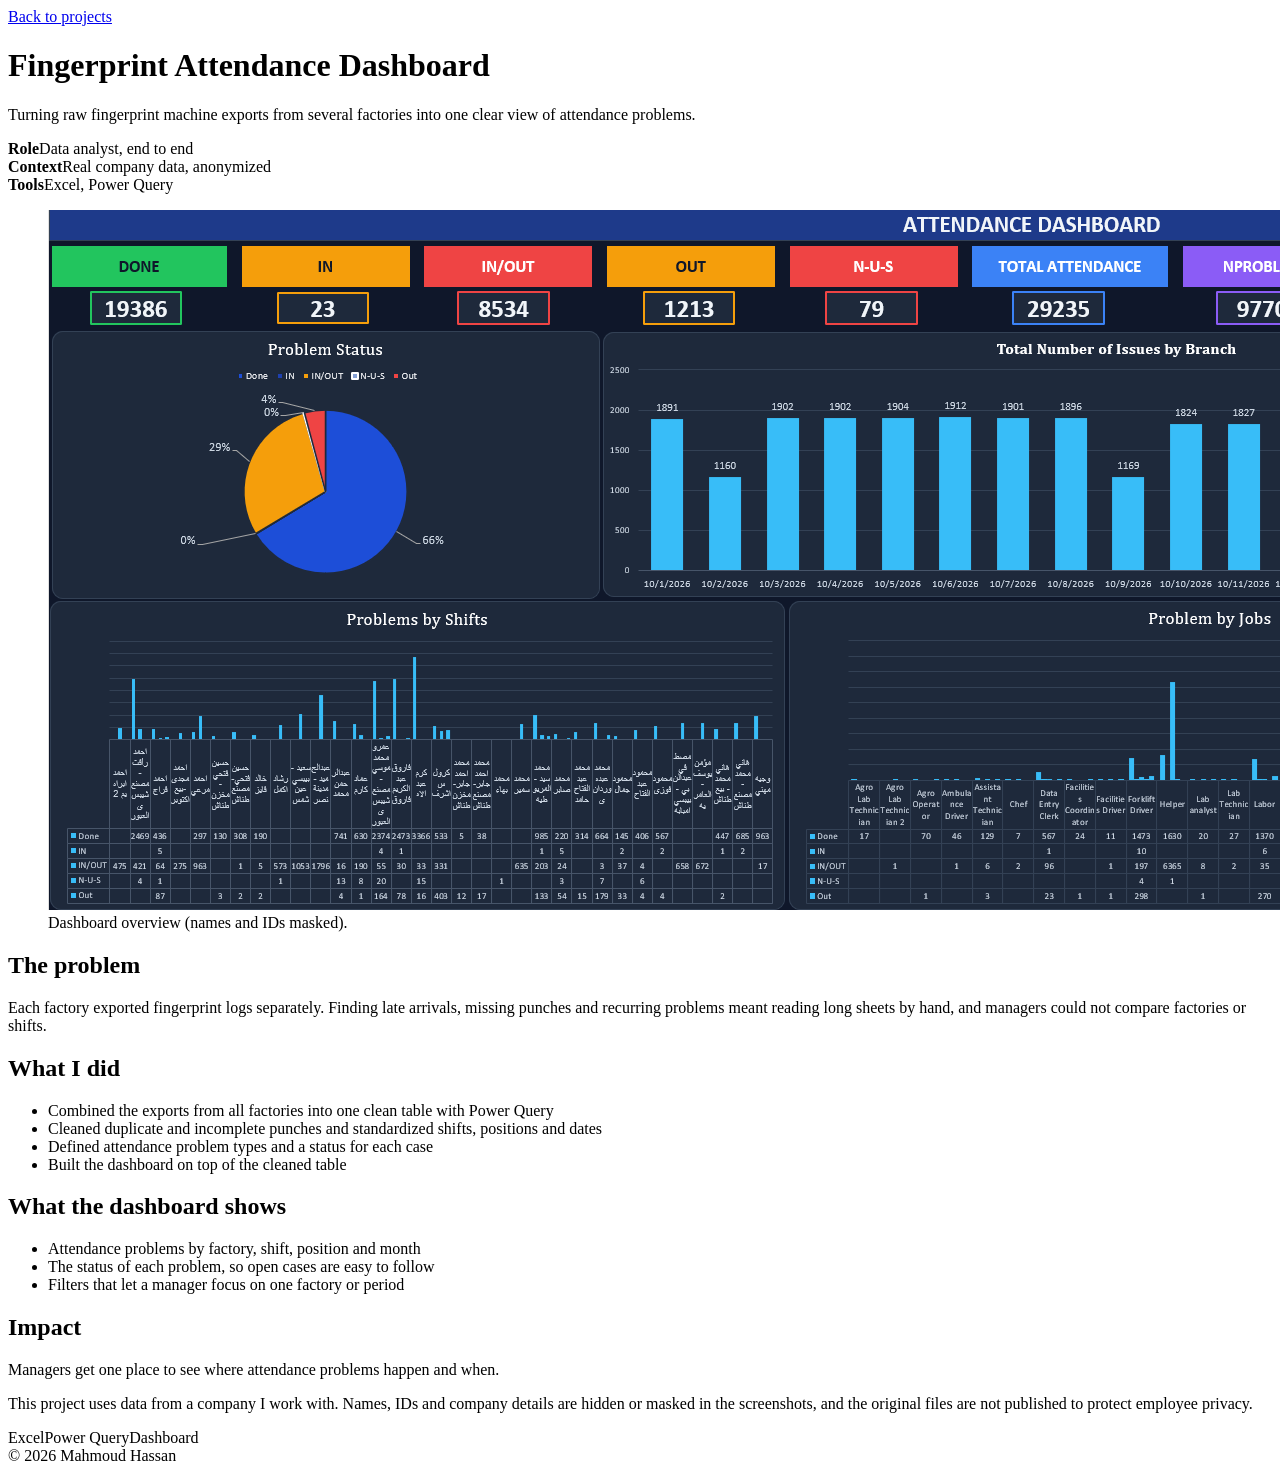
==== projects/attendance.html @ 14440558 "Add files via upload" ====
<!DOCTYPE html>
<html lang="en"><head><meta charset="UTF-8"><meta name="viewport" content="width=device-width, initial-scale=1.0">
<title>Fingerprint Attendance Dashboard | Mahmoud Hassan</title>
<link href="https://fonts.googleapis.com/css2?family=Sora:wght@600;800&family=Source+Sans+3:wght@400;600&display=swap" rel="stylesheet">
<link rel="stylesheet" href="case.css"></head><body>
<div class="top"><div class="wrap"><a href="../index.html#projects">Back to projects</a></div></div>
<main class="wrap">
<header class="hero"><h1>Fingerprint Attendance Dashboard</h1><p>Turning raw fingerprint machine exports from several factories into one clear view of attendance problems.</p></header>
<div class="meta">
<div><b>Role</b>Data analyst, end to end</div>
<div><b>Context</b>Real company data, anonymized</div>
<div><b>Tools</b>Excel, Power Query</div>
</div>
<figure class="shot"><img src="../Attendance%20Dashboard.png" alt="Fingerprint Attendance Dashboard screenshot"><figcaption>Dashboard overview (names and IDs masked).</figcaption></figure>
<section><h2>The problem</h2><p>Each factory exported fingerprint logs separately. Finding late arrivals, missing punches and recurring problems meant reading long sheets by hand, and managers could not compare factories or shifts.</p></section>
<section><h2>What I did</h2><ul><li>Combined the exports from all factories into one clean table with Power Query</li><li>Cleaned duplicate and incomplete punches and standardized shifts, positions and dates</li><li>Defined attendance problem types and a status for each case</li><li>Built the dashboard on top of the cleaned table</li></ul></section>
<section><h2>What the dashboard shows</h2><ul><li>Attendance problems by factory, shift, position and month</li><li>The status of each problem, so open cases are easy to follow</li><li>Filters that let a manager focus on one factory or period</li></ul></section>
<section><h2>Impact</h2><p>Managers get one place to see where attendance problems happen and when. <!-- EDIT: add a real result, for example hours saved per month or how decisions changed. --></p></section>
<p class="note">This project uses data from a company I work with. Names, IDs and company details are hidden or masked in the screenshots, and the original files are not published to protect employee privacy.</p>
<div class="chips"><span>Excel</span><span>Power Query</span><span>Dashboard</span></div>
</main>
<footer>© 2026 Mahmoud Hassan</footer>
</body></html>
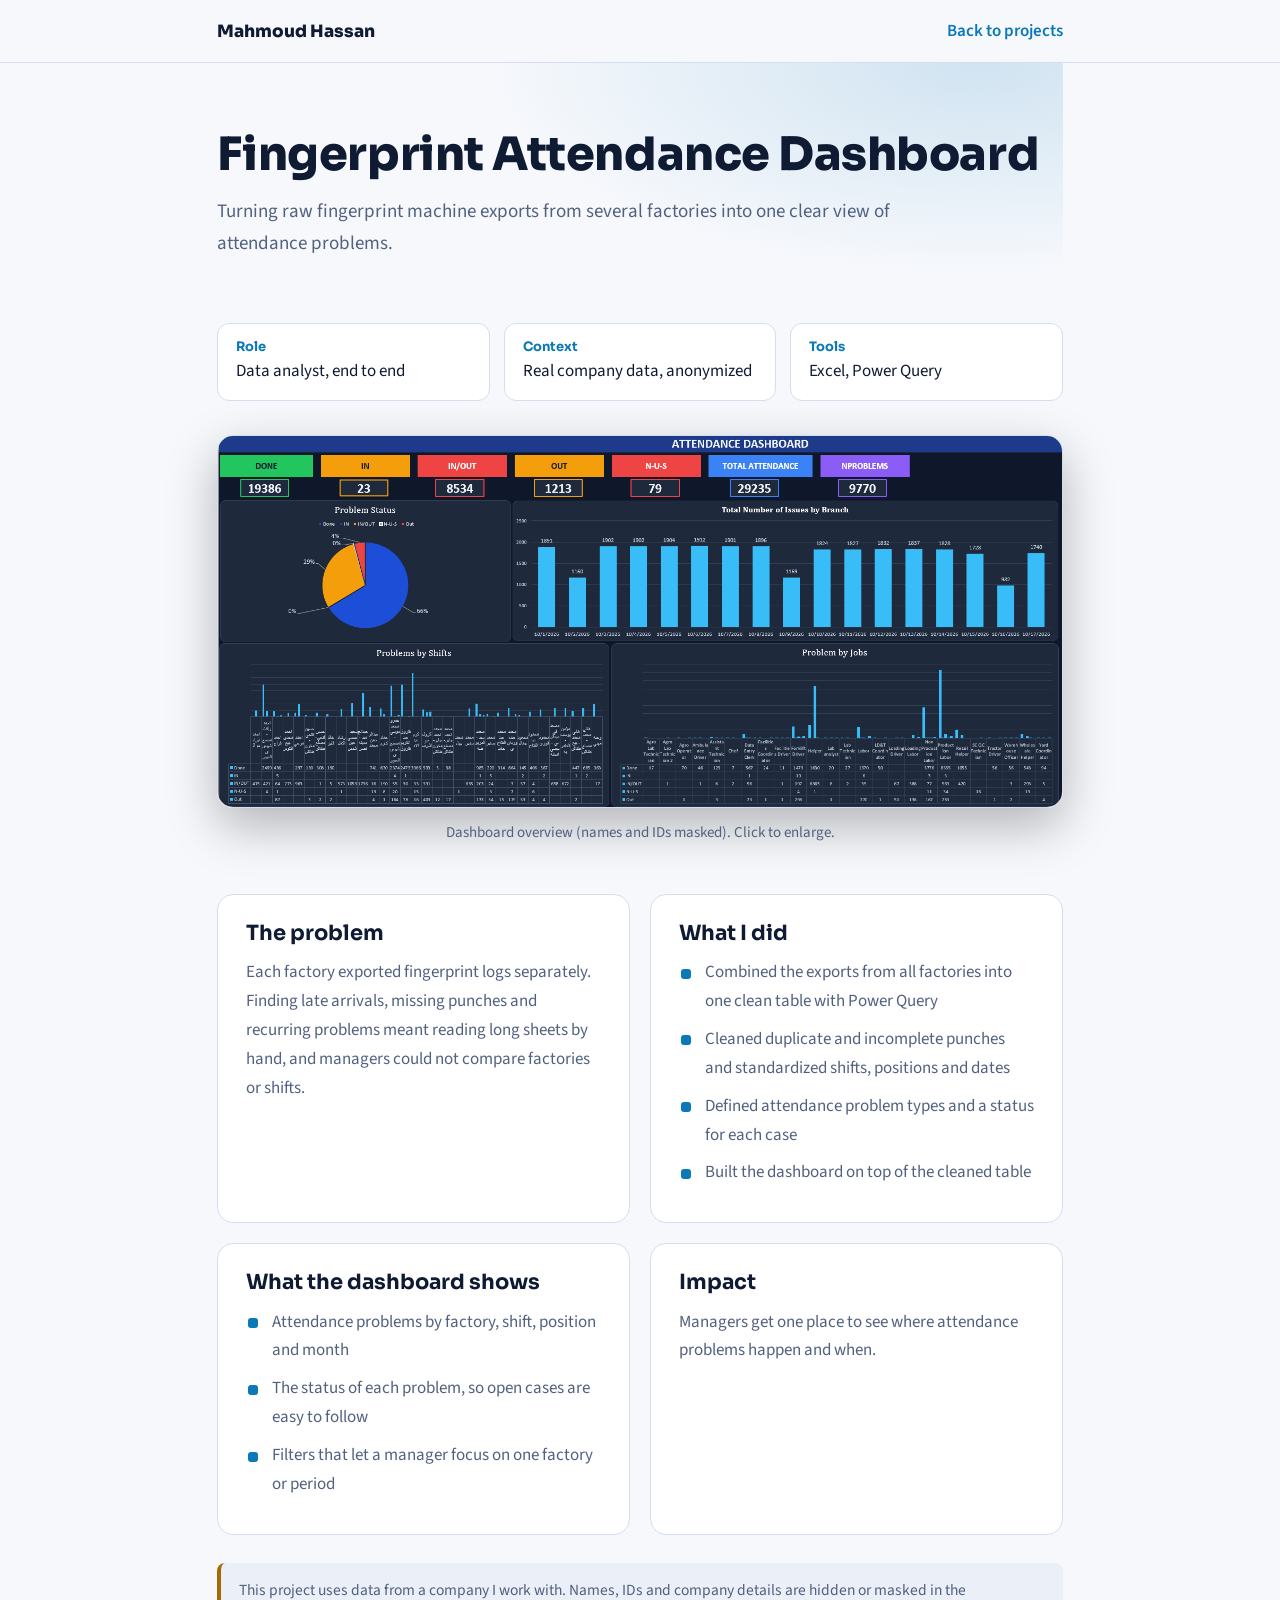
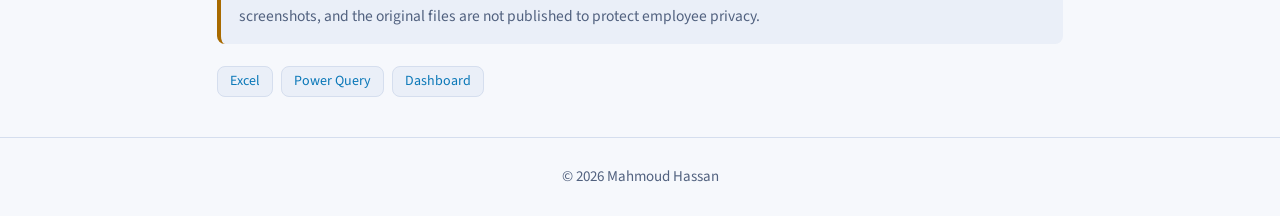
==== commit 54bed0c3: "Add files via upload" ====
--- a/projects/attendance.html
+++ b/projects/attendance.html
@@ -2,8 +2,44 @@
 <html lang="en"><head><meta charset="UTF-8"><meta name="viewport" content="width=device-width, initial-scale=1.0">
 <title>Fingerprint Attendance Dashboard | Mahmoud Hassan</title>
 <link href="https://fonts.googleapis.com/css2?family=Sora:wght@600;800&family=Source+Sans+3:wght@400;600&display=swap" rel="stylesheet">
-<link rel="stylesheet" href="case.css"></head><body>
-<div class="top"><div class="wrap"><a href="../index.html#projects">Back to projects</a></div></div>
+<style>
+:root{--bg:#0a1020;--bg2:#0f1830;--card:#121d38;--line:#22304f;--text:#eef2f9;--muted:#9fb0cc;--accent:#38bdf8;--accent2:#f5b544;--head:'Sora','Segoe UI',Arial,sans-serif;--body:'Source Sans 3','Segoe UI',Arial,sans-serif}
+@media (prefers-color-scheme:light){:root{--bg:#f6f8fc;--bg2:#eaeff8;--card:#fff;--line:#d5deee;--text:#0f1a33;--muted:#51617f;--accent:#0b78b8;--accent2:#a86a00}}
+*{margin:0;padding:0;box-sizing:border-box}
+body{font-family:var(--body);font-size:17px;background:var(--bg);color:var(--text);line-height:1.7}
+a{color:var(--accent)}
+:focus-visible{outline:3px solid var(--accent);outline-offset:3px;border-radius:6px}
+.wrap{max-width:1000px;margin:0 auto;padding:0 6%}
+h1,h2,h3{font-family:var(--head);line-height:1.2}
+.top{position:sticky;top:0;z-index:5;background:color-mix(in srgb,var(--bg) 92%,transparent);backdrop-filter:blur(10px);border-bottom:1px solid var(--line)}
+.top .wrap{display:flex;justify-content:space-between;align-items:center;height:62px}
+.top a{text-decoration:none;font-weight:600}
+.top .who{font:800 17px var(--head);color:var(--text)}
+header.hero{padding:64px 0 24px;background:radial-gradient(700px 300px at 90% 0%,color-mix(in srgb,var(--accent) 16%,transparent),transparent 70%)}
+header.hero h1{font-size:clamp(30px,5vw,46px);font-weight:800;letter-spacing:-.01em;margin-bottom:14px}
+header.hero p{color:var(--muted);font-size:19px;max-width:700px}
+.meta{display:grid;grid-template-columns:repeat(auto-fit,minmax(200px,1fr));gap:14px;margin:28px 0 34px}
+.meta div{background:var(--card);border:1px solid var(--line);border-radius:12px;padding:14px 18px}
+.meta b{display:block;font:700 13px var(--head);color:var(--accent);margin-bottom:2px}
+.shot{margin:0 0 48px}
+.shot a{display:block;border-radius:16px;overflow:hidden;border:1px solid var(--line);box-shadow:0 18px 50px rgba(0,0,0,.28)}
+.shot img{width:100%;display:block}
+.shot figcaption{color:var(--muted);font-size:15px;margin-top:12px;text-align:center}
+.grid{display:grid;grid-template-columns:1fr 1fr;gap:20px;margin-bottom:20px}
+section{background:var(--card);border:1px solid var(--line);border-radius:16px;padding:26px 28px}
+.full{margin-bottom:20px}
+h2{font-size:21px;margin-bottom:12px}
+p{color:var(--muted);margin-bottom:10px}
+ul{list-style:none;color:var(--muted)}
+li{position:relative;padding-left:26px;margin-bottom:9px}
+li::before{content:"";position:absolute;left:2px;top:.62em;width:10px;height:10px;border-radius:3px;background:var(--accent)}
+.note{border-left:4px solid var(--accent2);background:var(--bg2);border-radius:8px;padding:14px 18px;color:var(--muted);font-size:15.5px;margin:28px 0 22px}
+.chips{display:flex;flex-wrap:wrap;gap:8px;margin-bottom:10px}
+.chips span{background:var(--bg2);border:1px solid var(--line);color:var(--accent);border-radius:8px;padding:3px 12px;font-size:14px}
+footer{border-top:1px solid var(--line);padding:26px 0;text-align:center;color:var(--muted);font-size:15px;margin-top:40px}
+@media(max-width:760px){.grid{grid-template-columns:1fr}}
+</style></head><body>
+<div class="top"><div class="wrap"><span class="who">Mahmoud Hassan</span><a href="../index.html#projects">Back to projects</a></div></div>
 <main class="wrap">
 <header class="hero"><h1>Fingerprint Attendance Dashboard</h1><p>Turning raw fingerprint machine exports from several factories into one clear view of attendance problems.</p></header>
 <div class="meta">
@@ -11,11 +47,11 @@
 <div><b>Context</b>Real company data, anonymized</div>
 <div><b>Tools</b>Excel, Power Query</div>
 </div>
-<figure class="shot"><img src="../Attendance%20Dashboard.png" alt="Fingerprint Attendance Dashboard screenshot"><figcaption>Dashboard overview (names and IDs masked).</figcaption></figure>
-<section><h2>The problem</h2><p>Each factory exported fingerprint logs separately. Finding late arrivals, missing punches and recurring problems meant reading long sheets by hand, and managers could not compare factories or shifts.</p></section>
-<section><h2>What I did</h2><ul><li>Combined the exports from all factories into one clean table with Power Query</li><li>Cleaned duplicate and incomplete punches and standardized shifts, positions and dates</li><li>Defined attendance problem types and a status for each case</li><li>Built the dashboard on top of the cleaned table</li></ul></section>
-<section><h2>What the dashboard shows</h2><ul><li>Attendance problems by factory, shift, position and month</li><li>The status of each problem, so open cases are easy to follow</li><li>Filters that let a manager focus on one factory or period</li></ul></section>
-<section><h2>Impact</h2><p>Managers get one place to see where attendance problems happen and when. <!-- EDIT: add a real result, for example hours saved per month or how decisions changed. --></p></section>
+<figure class="shot"><a href="../Attendance%20Dashboard.png" target="_blank" rel="noopener"><img src="../Attendance%20Dashboard.png" alt="Fingerprint Attendance Dashboard screenshot"></a><figcaption>Dashboard overview (names and IDs masked). Click to enlarge.</figcaption></figure>
+<div class="grid"><section><h2>The problem</h2><p>Each factory exported fingerprint logs separately. Finding late arrivals, missing punches and recurring problems meant reading long sheets by hand, and managers could not compare factories or shifts.</p></section>
+<section><h2>What I did</h2><ul><li>Combined the exports from all factories into one clean table with Power Query</li><li>Cleaned duplicate and incomplete punches and standardized shifts, positions and dates</li><li>Defined attendance problem types and a status for each case</li><li>Built the dashboard on top of the cleaned table</li></ul></section></div>
+<div class="grid"><section><h2>What the dashboard shows</h2><ul><li>Attendance problems by factory, shift, position and month</li><li>The status of each problem, so open cases are easy to follow</li><li>Filters that let a manager focus on one factory or period</li></ul></section>
+<section><h2>Impact</h2><p>Managers get one place to see where attendance problems happen and when. <!-- EDIT: add a real result, for example hours saved per month or how decisions changed. --></p></section></div>
 <p class="note">This project uses data from a company I work with. Names, IDs and company details are hidden or masked in the screenshots, and the original files are not published to protect employee privacy.</p>
 <div class="chips"><span>Excel</span><span>Power Query</span><span>Dashboard</span></div>
 </main>
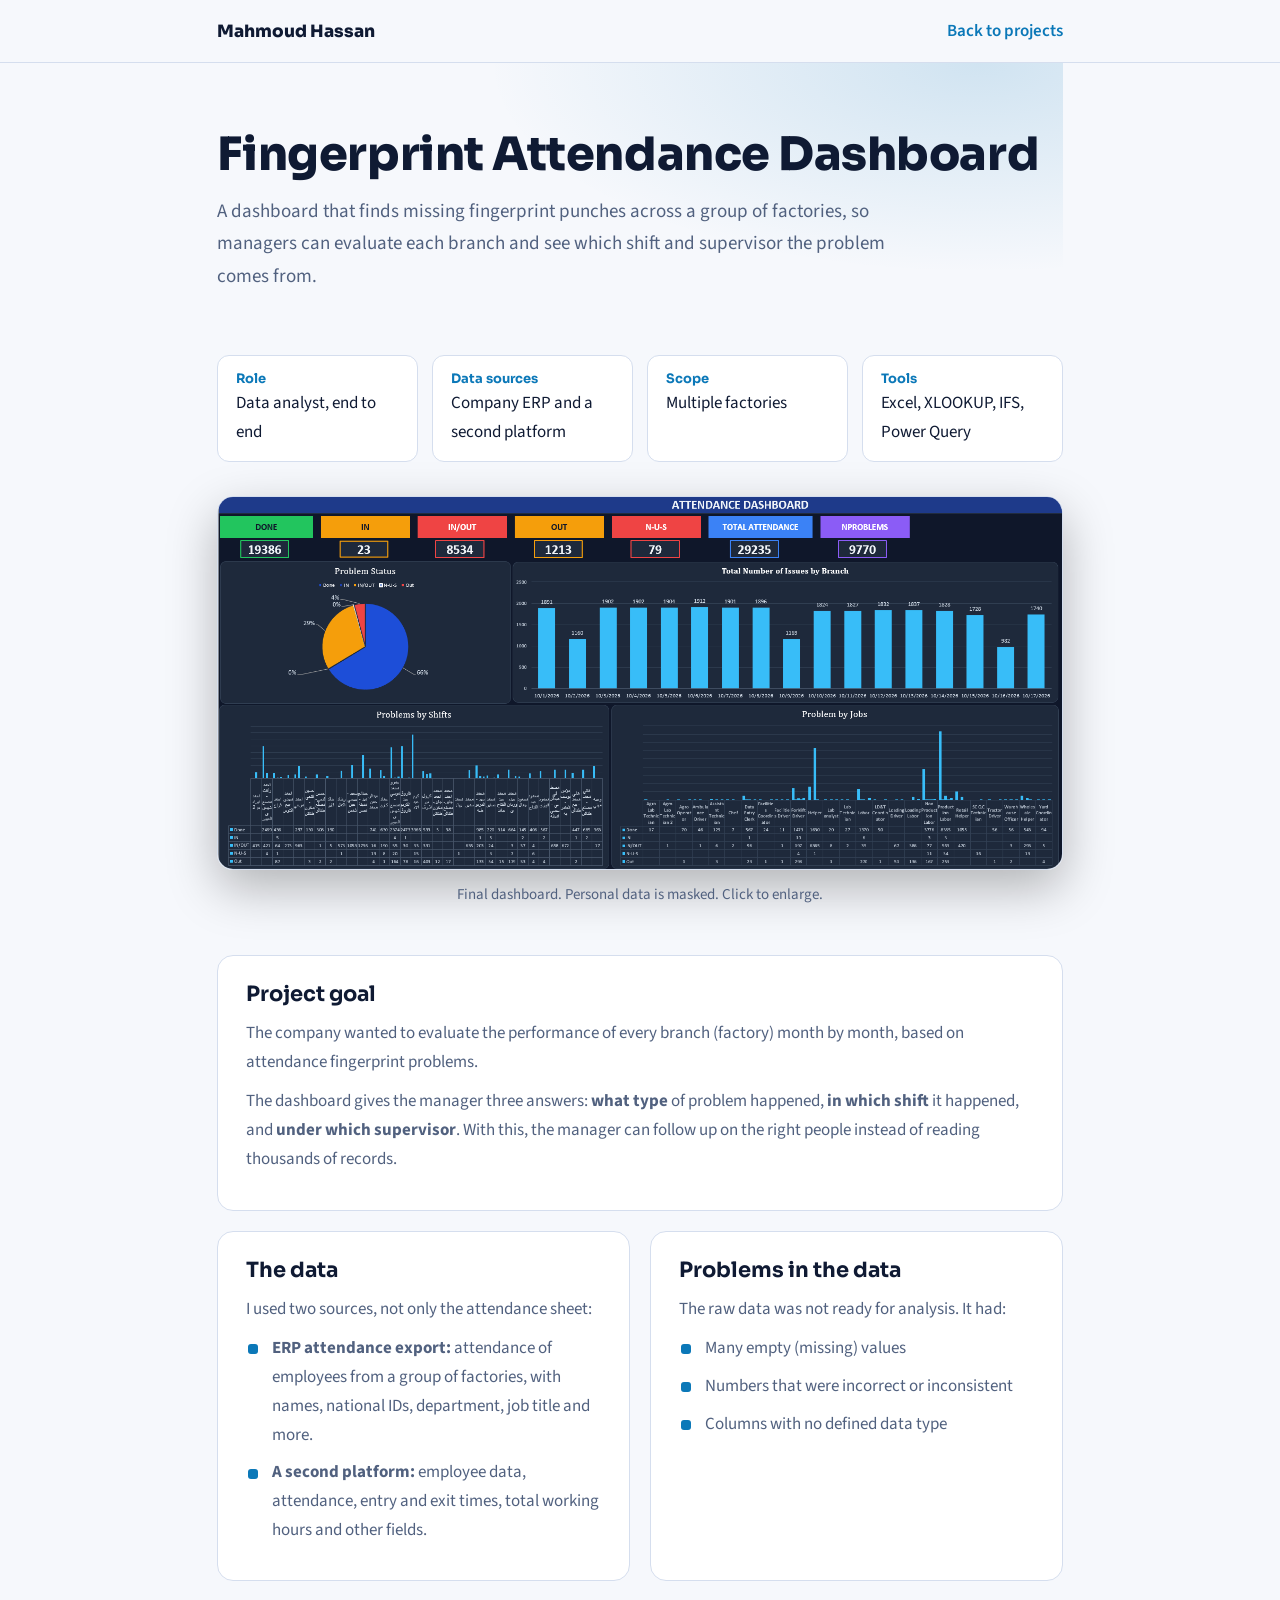
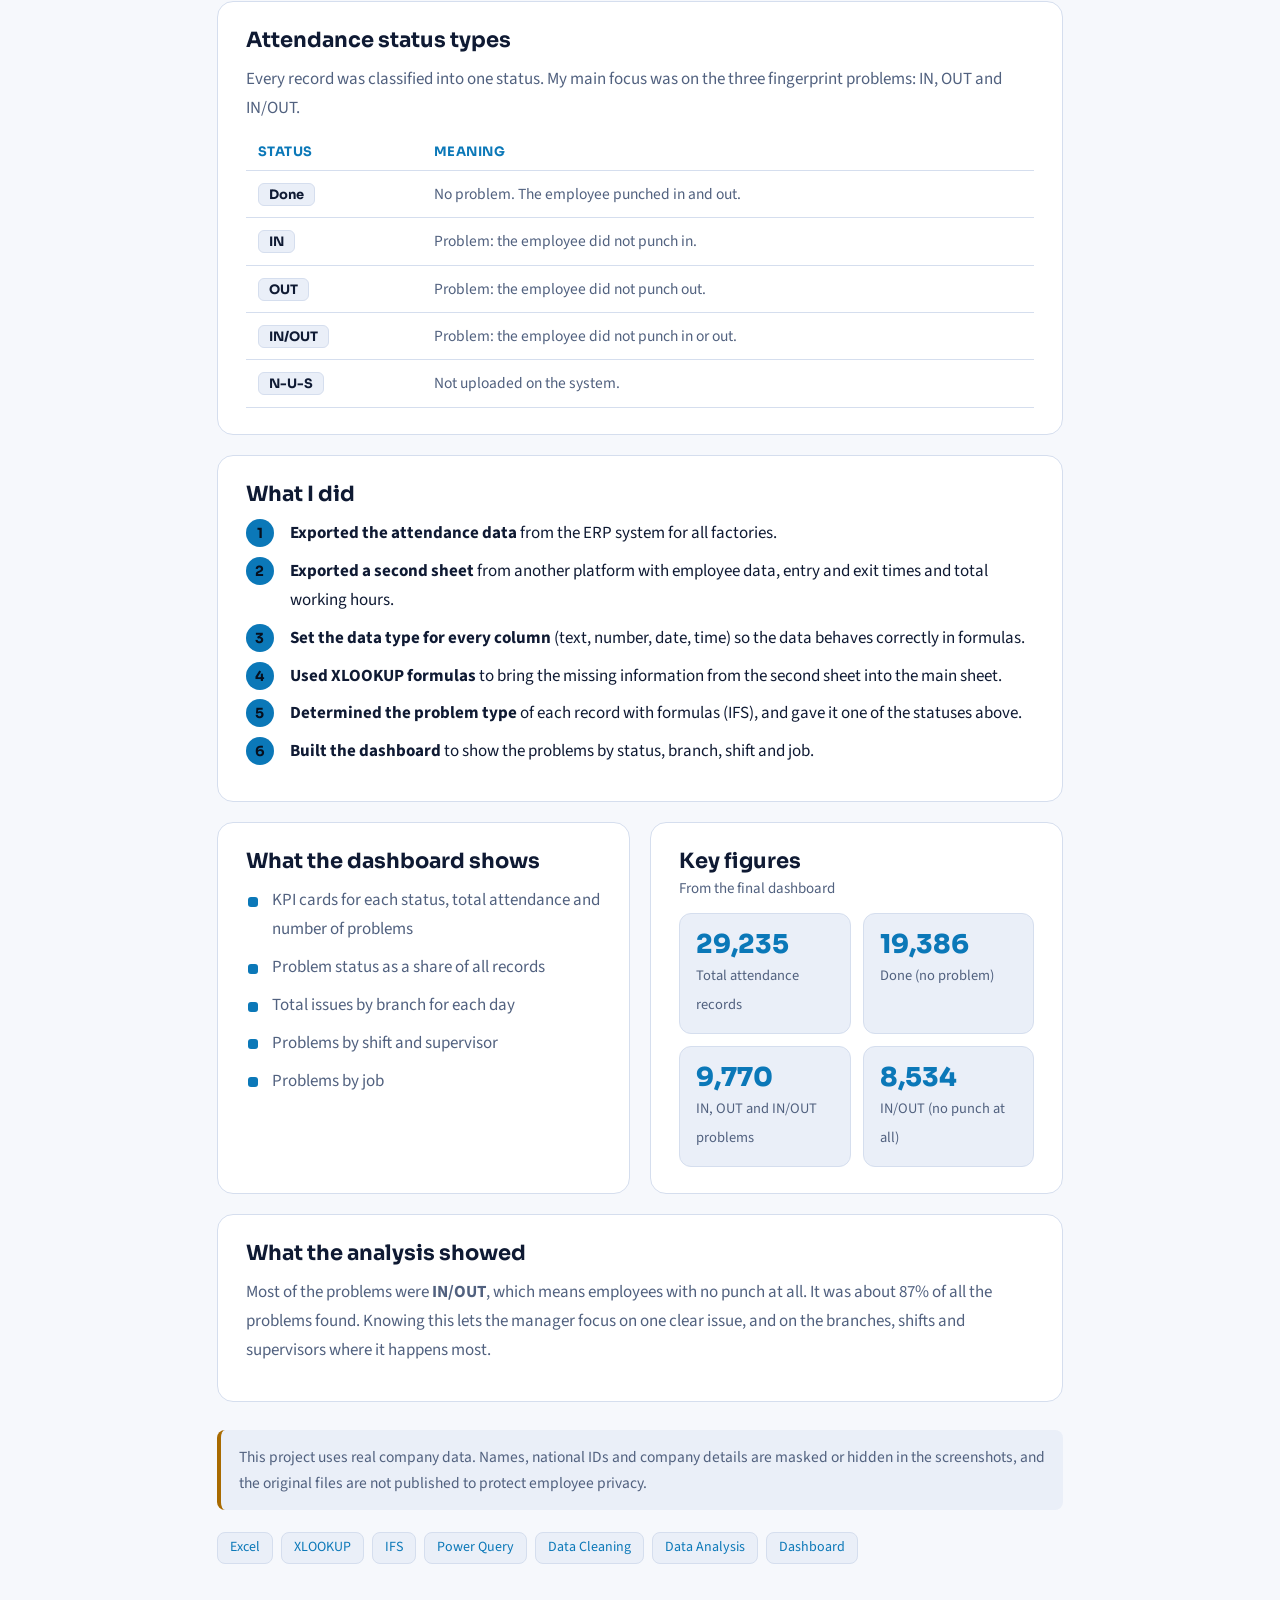
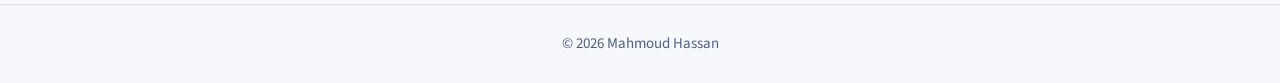
==== commit e6c36585: "Add files via upload" ====
--- a/projects/attendance.html
+++ b/projects/attendance.html
@@ -38,22 +38,90 @@
 .chips span{background:var(--bg2);border:1px solid var(--line);color:var(--accent);border-radius:8px;padding:3px 12px;font-size:14px}
 footer{border-top:1px solid var(--line);padding:26px 0;text-align:center;color:var(--muted);font-size:15px;margin-top:40px}
 @media(max-width:760px){.grid{grid-template-columns:1fr}}
+
+.kpis{display:grid;grid-template-columns:repeat(auto-fit,minmax(150px,1fr));gap:12px;margin-top:14px}
+.kpi{background:var(--bg2);border:1px solid var(--line);border-radius:12px;padding:14px 16px}
+.kpi strong{display:block;font:800 26px var(--head);color:var(--accent)}
+.kpi span{color:var(--muted);font-size:14.5px}
+.steps{counter-reset:s;list-style:none}
+.steps li{padding-left:44px;counter-increment:s}
+.steps li::before{content:counter(s);width:28px;height:28px;border-radius:50%;top:0;left:0;background:var(--accent);color:#06101f;font:700 14px var(--head);display:grid;place-items:center}
+h2 small{display:block;font:400 15px var(--body);color:var(--muted);margin-top:4px}
+
+table{width:100%;border-collapse:collapse;font-size:15.5px}
+th,td{text-align:left;padding:10px 12px;border-bottom:1px solid var(--line);vertical-align:top}
+th{font:700 13px var(--head);color:var(--accent);text-transform:uppercase;letter-spacing:.04em}
+td:first-child{white-space:nowrap}
+td{color:var(--muted)}
+.tag{display:inline-block;font:700 13px var(--head);padding:2px 10px;border-radius:6px;background:var(--bg2);border:1px solid var(--line);color:var(--text)}
+.scroll{overflow-x:auto}
+pre{background:var(--bg2);border:1px solid var(--line);border-radius:10px;padding:14px 16px;overflow-x:auto;font:14px/1.6 Consolas,Menlo,monospace;color:var(--text);margin-top:10px}
+details{margin-top:16px}summary{cursor:pointer;font-weight:600;color:var(--accent)}
 </style></head><body>
 <div class="top"><div class="wrap"><span class="who">Mahmoud Hassan</span><a href="../index.html#projects">Back to projects</a></div></div>
 <main class="wrap">
-<header class="hero"><h1>Fingerprint Attendance Dashboard</h1><p>Turning raw fingerprint machine exports from several factories into one clear view of attendance problems.</p></header>
+<header class="hero"><h1>Fingerprint Attendance Dashboard</h1>
+<p>A dashboard that finds missing fingerprint punches across a group of factories, so managers can evaluate each branch and see which shift and supervisor the problem comes from.</p></header>
 <div class="meta">
 <div><b>Role</b>Data analyst, end to end</div>
-<div><b>Context</b>Real company data, anonymized</div>
-<div><b>Tools</b>Excel, Power Query</div>
+<div><b>Data sources</b>Company ERP and a second platform</div>
+<div><b>Scope</b>Multiple factories</div>
+<div><b>Tools</b>Excel, XLOOKUP, IFS, Power Query</div>
 </div>
-<figure class="shot"><a href="../Attendance%20Dashboard.png" target="_blank" rel="noopener"><img src="../Attendance%20Dashboard.png" alt="Fingerprint Attendance Dashboard screenshot"></a><figcaption>Dashboard overview (names and IDs masked). Click to enlarge.</figcaption></figure>
-<div class="grid"><section><h2>The problem</h2><p>Each factory exported fingerprint logs separately. Finding late arrivals, missing punches and recurring problems meant reading long sheets by hand, and managers could not compare factories or shifts.</p></section>
-<section><h2>What I did</h2><ul><li>Combined the exports from all factories into one clean table with Power Query</li><li>Cleaned duplicate and incomplete punches and standardized shifts, positions and dates</li><li>Defined attendance problem types and a status for each case</li><li>Built the dashboard on top of the cleaned table</li></ul></section></div>
-<div class="grid"><section><h2>What the dashboard shows</h2><ul><li>Attendance problems by factory, shift, position and month</li><li>The status of each problem, so open cases are easy to follow</li><li>Filters that let a manager focus on one factory or period</li></ul></section>
-<section><h2>Impact</h2><p>Managers get one place to see where attendance problems happen and when. <!-- EDIT: add a real result, for example hours saved per month or how decisions changed. --></p></section></div>
-<p class="note">This project uses data from a company I work with. Names, IDs and company details are hidden or masked in the screenshots, and the original files are not published to protect employee privacy.</p>
-<div class="chips"><span>Excel</span><span>Power Query</span><span>Dashboard</span></div>
+<figure class="shot"><a href="../Attendance%20Dashboard.png" target="_blank" rel="noopener"><img src="../Attendance%20Dashboard.png" alt="Fingerprint Attendance Dashboard" onerror="this.closest('figure').remove()"></a><figcaption>Final dashboard. Personal data is masked. Click to enlarge.</figcaption></figure>
+
+<section class="full"><h2>Project goal</h2>
+<p>The company wanted to evaluate the performance of every branch (factory) month by month, based on attendance fingerprint problems.</p>
+<p>The dashboard gives the manager three answers: <b>what type</b> of problem happened, <b>in which shift</b> it happened, and <b>under which supervisor</b>. With this, the manager can follow up on the right people instead of reading thousands of records.</p></section>
+
+<div class="grid">
+<section><h2>The data</h2>
+<p>I used two sources, not only the attendance sheet:</p>
+<ul><li><b>ERP attendance export:</b> attendance of employees from a group of factories, with names, national IDs, department, job title and more.</li><li><b>A second platform:</b> employee data, attendance, entry and exit times, total working hours and other fields.</li></ul></section>
+<section><h2>Problems in the data</h2>
+<p>The raw data was not ready for analysis. It had:</p>
+<ul><li>Many empty (missing) values</li><li>Numbers that were incorrect or inconsistent</li><li>Columns with no defined data type</li></ul></section>
+</div>
+
+<section class="full"><h2>Attendance status types</h2>
+<p>Every record was classified into one status. My main focus was on the three fingerprint problems: IN, OUT and IN/OUT.</p>
+<div class="scroll"><table>
+<tr><th>Status</th><th>Meaning</th></tr>
+<tr><td><span class="tag">Done</span></td><td>No problem. The employee punched in and out.</td></tr>
+<tr><td><span class="tag">IN</span></td><td>Problem: the employee did not punch in.</td></tr>
+<tr><td><span class="tag">OUT</span></td><td>Problem: the employee did not punch out.</td></tr>
+<tr><td><span class="tag">IN/OUT</span></td><td>Problem: the employee did not punch in or out.</td></tr>
+<tr><td><span class="tag">N-U-S</span></td><td>Not uploaded on the system.</td></tr>
+</table></div></section>
+
+<section class="full"><h2>What I did</h2>
+<ol class="steps">
+<li><b>Exported the attendance data</b> from the ERP system for all factories.</li>
+<li><b>Exported a second sheet</b> from another platform with employee data, entry and exit times and total working hours.</li>
+<li><b>Set the data type for every column</b> (text, number, date, time) so the data behaves correctly in formulas.</li>
+<li><b>Used XLOOKUP formulas</b> to bring the missing information from the second sheet into the main sheet.</li>
+<li><b>Determined the problem type</b> of each record with formulas (IFS), and gave it one of the statuses above.</li>
+<li><b>Built the dashboard</b> to show the problems by status, branch, shift and job.</li>
+</ol></section>
+
+<div class="grid">
+<section><h2>What the dashboard shows</h2>
+<ul><li>KPI cards for each status, total attendance and number of problems</li><li>Problem status as a share of all records</li><li>Total issues by branch for each day</li><li>Problems by shift and supervisor</li><li>Problems by job</li></ul></section>
+<section><h2>Key figures<small>From the final dashboard</small></h2>
+<div class="kpis">
+<div class="kpi"><strong>29,235</strong><span>Total attendance records</span></div>
+<div class="kpi"><strong>19,386</strong><span>Done (no problem)</span></div>
+<div class="kpi"><strong>9,770</strong><span>IN, OUT and IN/OUT problems</span></div>
+<div class="kpi"><strong>8,534</strong><span>IN/OUT (no punch at all)</span></div>
+</div></section>
+</div>
+
+<section class="full"><h2>What the analysis showed</h2>
+<p>Most of the problems were <b>IN/OUT</b>, which means employees with no punch at all. It was about 87% of all the problems found. Knowing this lets the manager focus on one clear issue, and on the branches, shifts and supervisors where it happens most.</p>
+<!-- EDIT: add what the company did after seeing the dashboard, if you have a real result. --></section>
+
+<p class="note">This project uses real company data. Names, national IDs and company details are masked or hidden in the screenshots, and the original files are not published to protect employee privacy.</p>
+<div class="chips"><span>Excel</span><span>XLOOKUP</span><span>IFS</span><span>Power Query</span><span>Data Cleaning</span><span>Data Analysis</span><span>Dashboard</span></div>
 </main>
 <footer>© 2026 Mahmoud Hassan</footer>
-</body></html>
+</body></html>
